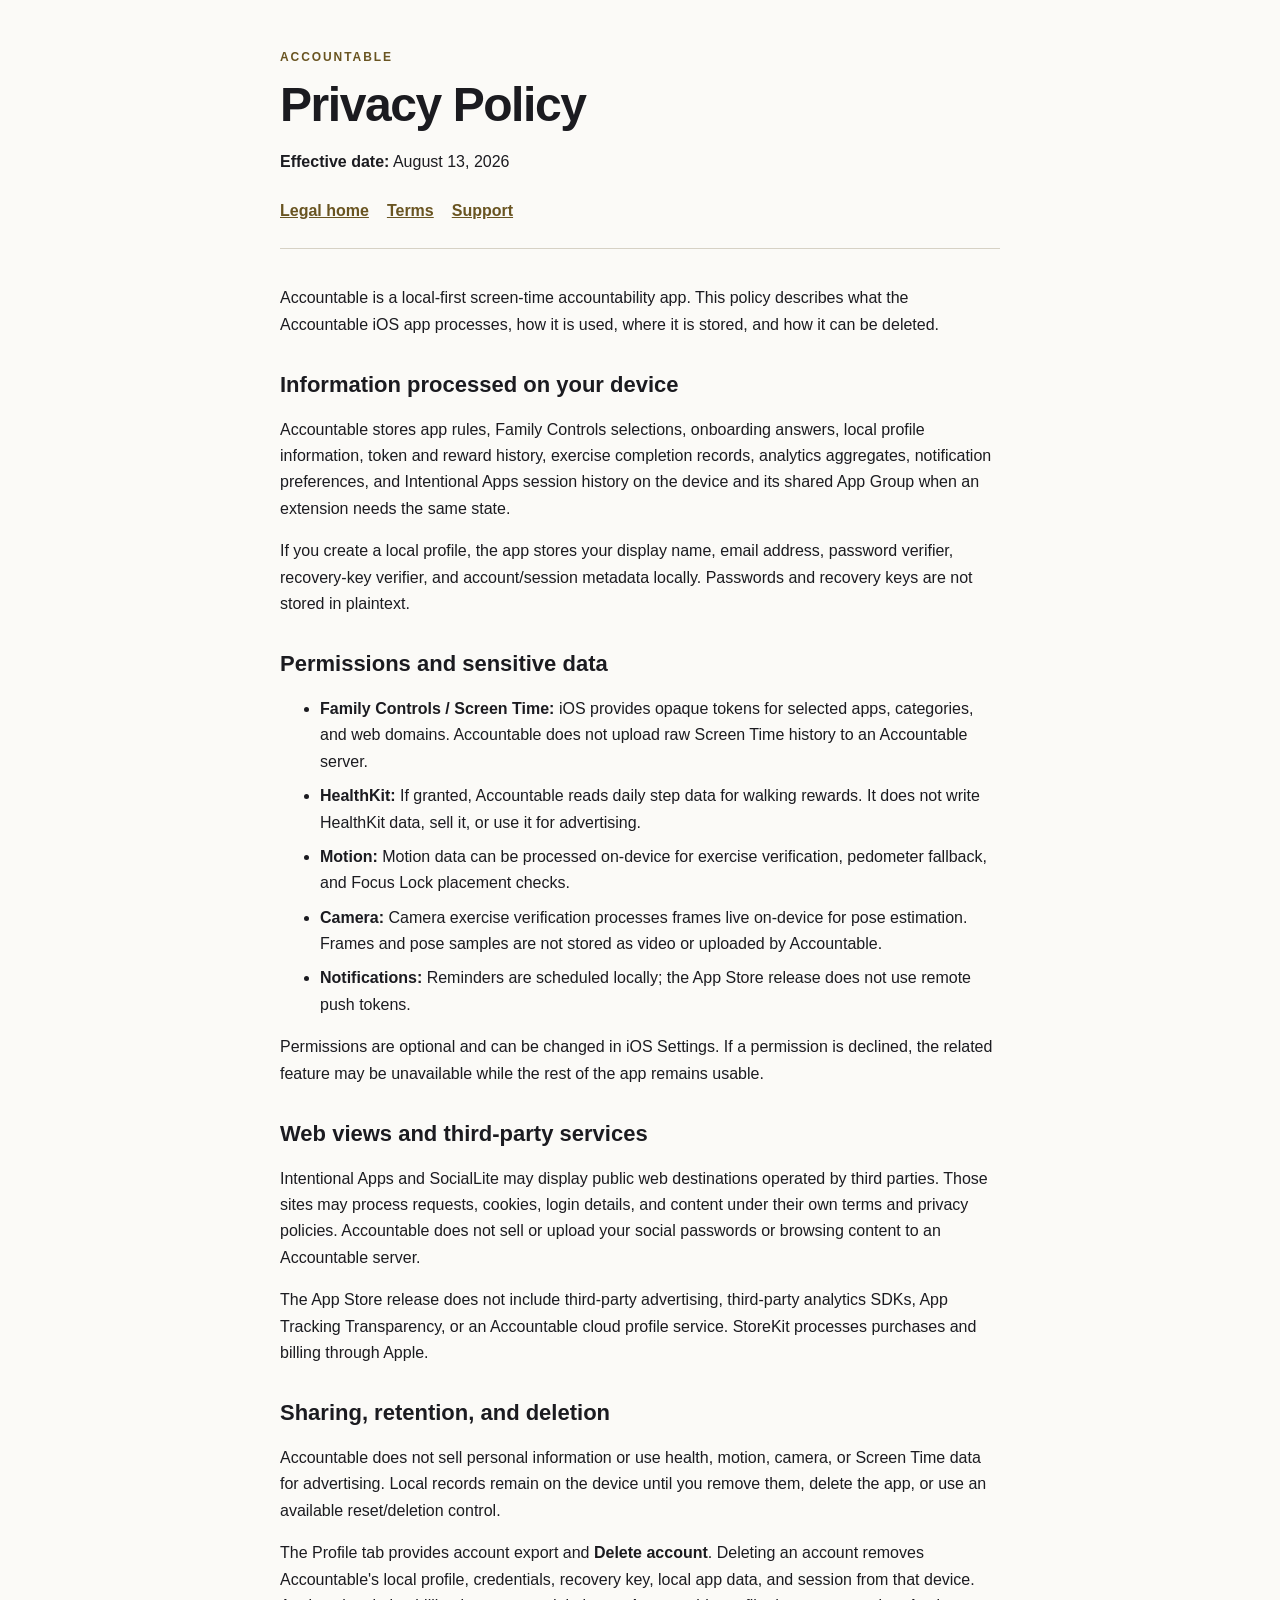
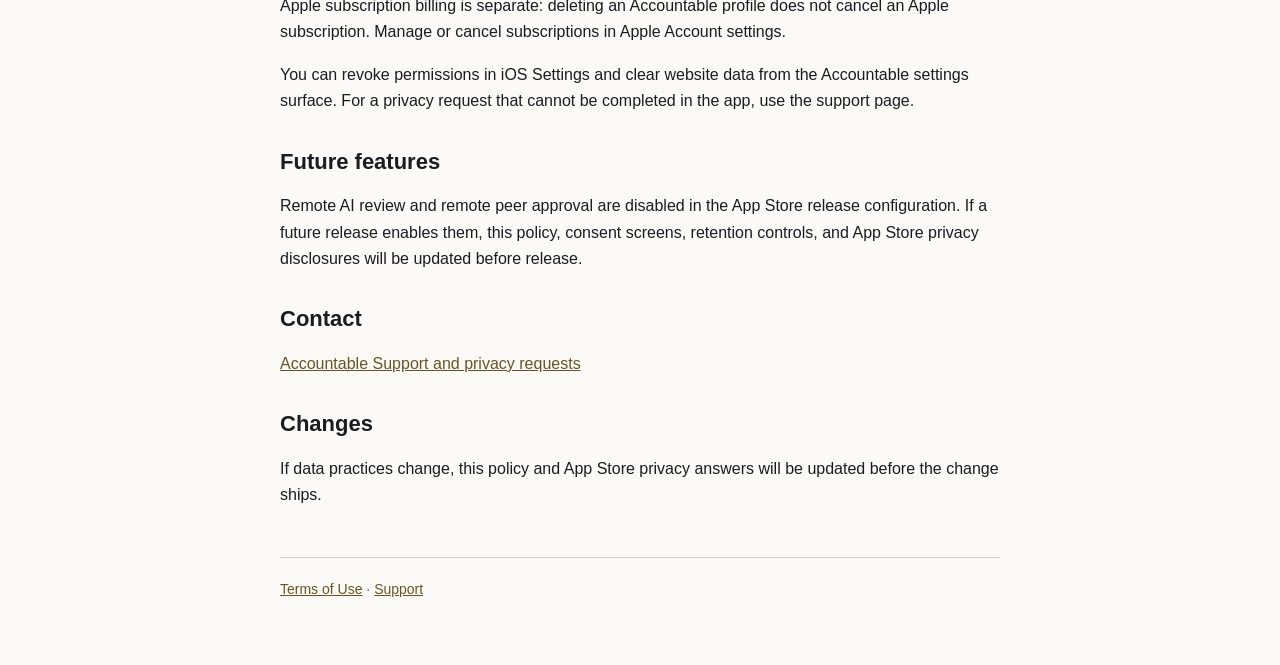
==== privacy-policy.html @ 10ea57c3 "Publish AccountPublish Accountable legal pagesable legal pages" ====
<!doctype html>
<html lang="en">
<head>
  <meta charset="utf-8">
  <meta name="viewport" content="width=device-width,initial-scale=1">
  <link rel="stylesheet" href="styles.css">
  <title>Accountable Privacy Policy</title>
  <meta name="description" content="Accountable privacy policy">
</head>
<body>
  <main>
    <header>
      <p class="eyebrow">Accountable</p>
      <h1>Privacy Policy</h1>
      <p><strong>Effective date:</strong> August 13, 2026</p>
      <nav aria-label="Legal pages"><a href="index.html">Legal home</a><a href="terms.html">Terms</a><a href="support.html">Support</a></nav>
    </header>
    <p>Accountable is a local-first screen-time accountability app. This policy describes what the Accountable iOS app processes, how it is used, where it is stored, and how it can be deleted.</p>
    <h2>Information processed on your device</h2>
    <p>Accountable stores app rules, Family Controls selections, onboarding answers, local profile information, token and reward history, exercise completion records, analytics aggregates, notification preferences, and Intentional Apps session history on the device and its shared App Group when an extension needs the same state.</p>
    <p>If you create a local profile, the app stores your display name, email address, password verifier, recovery-key verifier, and account/session metadata locally. Passwords and recovery keys are not stored in plaintext.</p>
    <h2>Permissions and sensitive data</h2>
    <ul>
      <li><strong>Family Controls / Screen Time:</strong> iOS provides opaque tokens for selected apps, categories, and web domains. Accountable does not upload raw Screen Time history to an Accountable server.</li>
      <li><strong>HealthKit:</strong> If granted, Accountable reads daily step data for walking rewards. It does not write HealthKit data, sell it, or use it for advertising.</li>
      <li><strong>Motion:</strong> Motion data can be processed on-device for exercise verification, pedometer fallback, and Focus Lock placement checks.</li>
      <li><strong>Camera:</strong> Camera exercise verification processes frames live on-device for pose estimation. Frames and pose samples are not stored as video or uploaded by Accountable.</li>
      <li><strong>Notifications:</strong> Reminders are scheduled locally; the App Store release does not use remote push tokens.</li>
    </ul>
    <p>Permissions are optional and can be changed in iOS Settings. If a permission is declined, the related feature may be unavailable while the rest of the app remains usable.</p>
    <h2>Web views and third-party services</h2>
    <p>Intentional Apps and SocialLite may display public web destinations operated by third parties. Those sites may process requests, cookies, login details, and content under their own terms and privacy policies. Accountable does not sell or upload your social passwords or browsing content to an Accountable server.</p>
    <p>The App Store release does not include third-party advertising, third-party analytics SDKs, App Tracking Transparency, or an Accountable cloud profile service. StoreKit processes purchases and billing through Apple.</p>
    <h2>Sharing, retention, and deletion</h2>
    <p>Accountable does not sell personal information or use health, motion, camera, or Screen Time data for advertising. Local records remain on the device until you remove them, delete the app, or use an available reset/deletion control.</p>
    <p>The Profile tab provides account export and <strong>Delete account</strong>. Deleting an account removes Accountable's local profile, credentials, recovery key, local app data, and session from that device. Apple subscription billing is separate: deleting an Accountable profile does not cancel an Apple subscription. Manage or cancel subscriptions in Apple Account settings.</p>
    <p>You can revoke permissions in iOS Settings and clear website data from the Accountable settings surface. For a privacy request that cannot be completed in the app, use the support page.</p>
    <h2>Future features</h2>
    <p>Remote AI review and remote peer approval are disabled in the App Store release configuration. If a future release enables them, this policy, consent screens, retention controls, and App Store privacy disclosures will be updated before release.</p>
    <h2>Contact</h2>
    <p><a href="support.html">Accountable Support and privacy requests</a></p>
    <h2>Changes</h2>
    <p>If data practices change, this policy and App Store privacy answers will be updated before the change ships.</p>
    <footer><a href="terms.html">Terms of Use</a> · <a href="support.html">Support</a></footer>
  </main>
</body>
</html>
---- styles.css ----
:root {
  color-scheme: dark;
  --ink: #f6f1df;
  --muted: #b9b2a1;
  --surface-strong: #202129;
  --line: #3b3b42;
  --accent: #e8d8a8;
}

* { box-sizing: border-box; }

body {
  margin: 0;
  background: #0d0e12;
  color: var(--ink);
  font: 16px/1.65 -apple-system, BlinkMacSystemFont, "SF Pro Text", "Segoe UI", sans-serif;
}

main { width: min(720px, calc(100% - 32px)); margin: 0 auto; padding: 48px 0 64px; }
header { margin-bottom: 36px; padding-bottom: 24px; border-bottom: 1px solid var(--line); }
.eyebrow { margin: 0 0 8px; color: var(--accent); font-size: 12px; font-weight: 700; letter-spacing: .16em; text-transform: uppercase; }
h1, h2 { line-height: 1.2; }
h1 { margin: 0; font-size: clamp(32px, 7vw, 48px); letter-spacing: -.03em; }
h2 { margin-top: 34px; font-size: 22px; }
p, ul { margin: 16px 0; }
li { margin: 8px 0; }
a { color: var(--accent); }
nav { display: flex; flex-wrap: wrap; gap: 8px 18px; margin-top: 22px; }
nav a { font-weight: 650; }
.notice { padding: 16px 18px; background: var(--surface-strong); border: 1px solid var(--line); border-radius: 14px; }
footer { margin-top: 48px; padding-top: 20px; border-top: 1px solid var(--line); color: var(--muted); font-size: 14px; }

@media (prefers-color-scheme: light) {
  :root { color-scheme: light; --ink: #1b1b20; --muted: #5c5b61; --surface-strong: #f1eee6; --line: #d6d1c5; --accent: #695421; }
  body { background: #fbfaf7; }
}
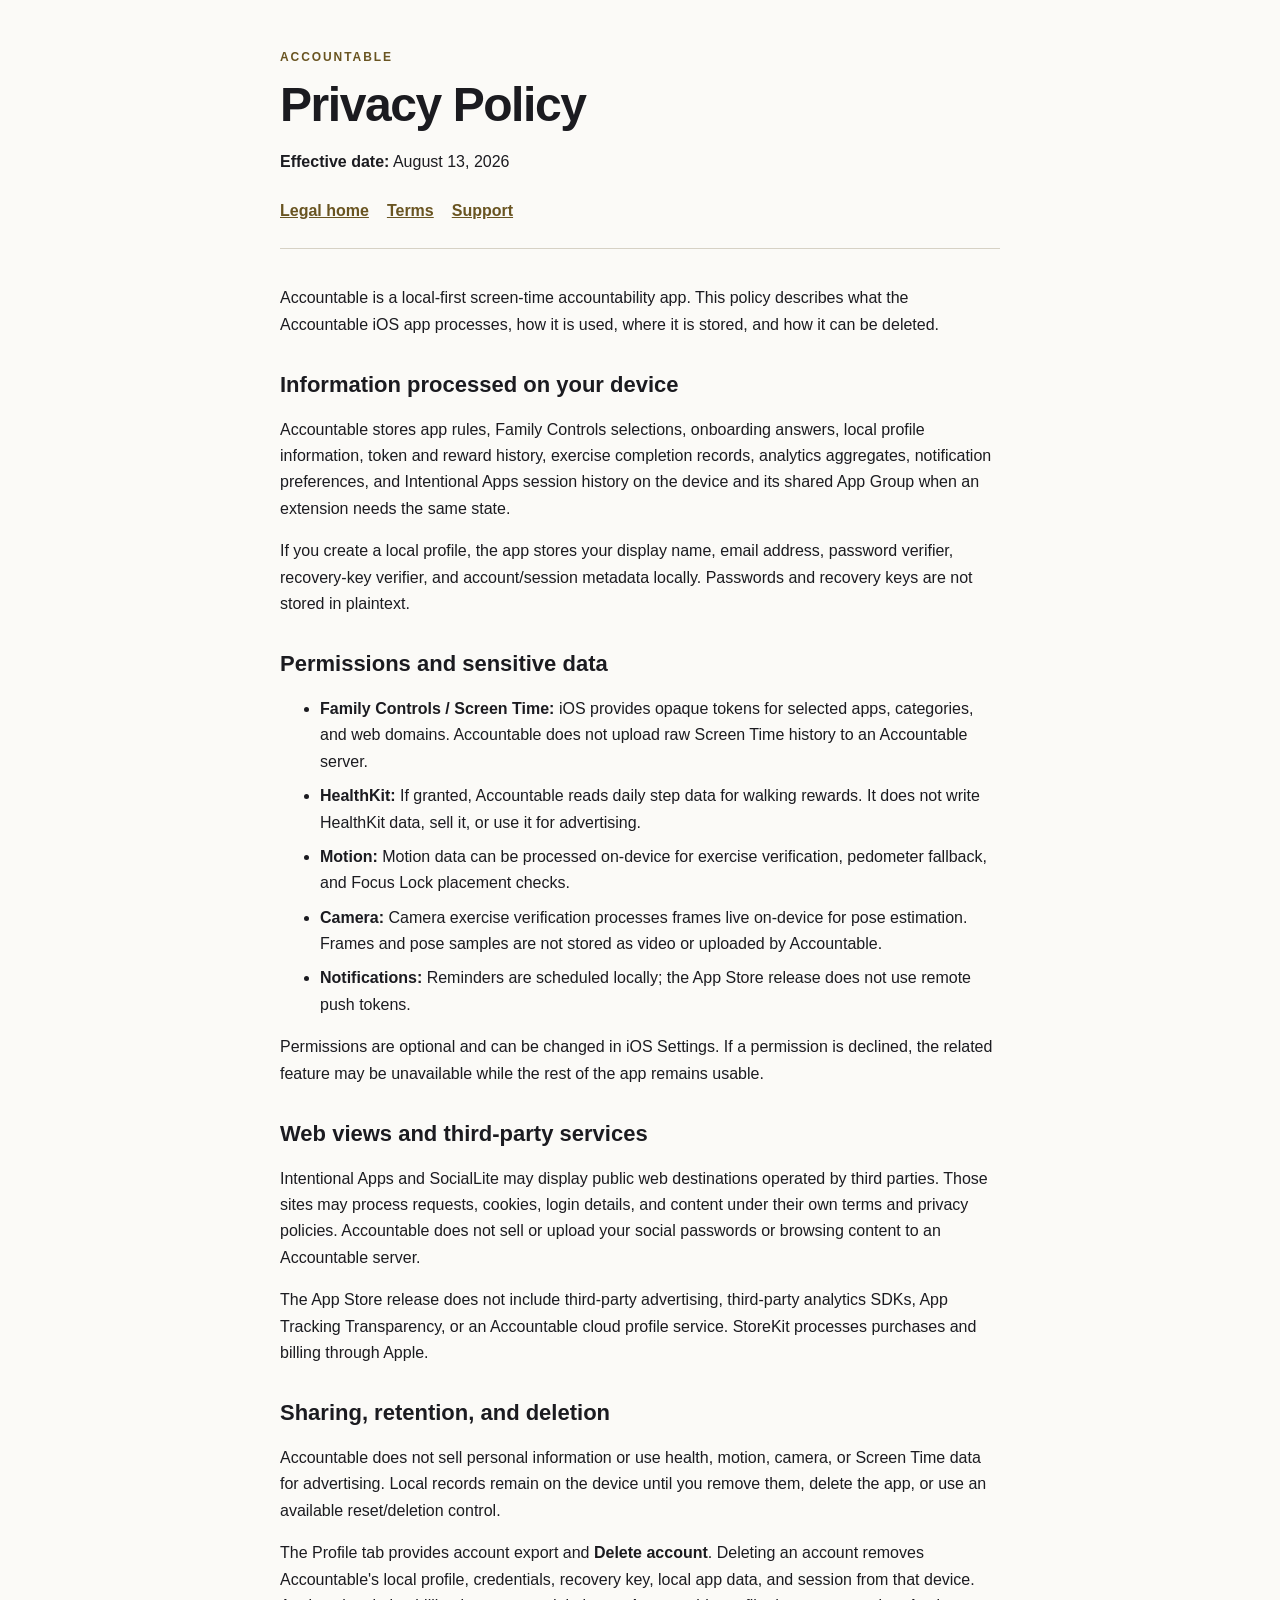
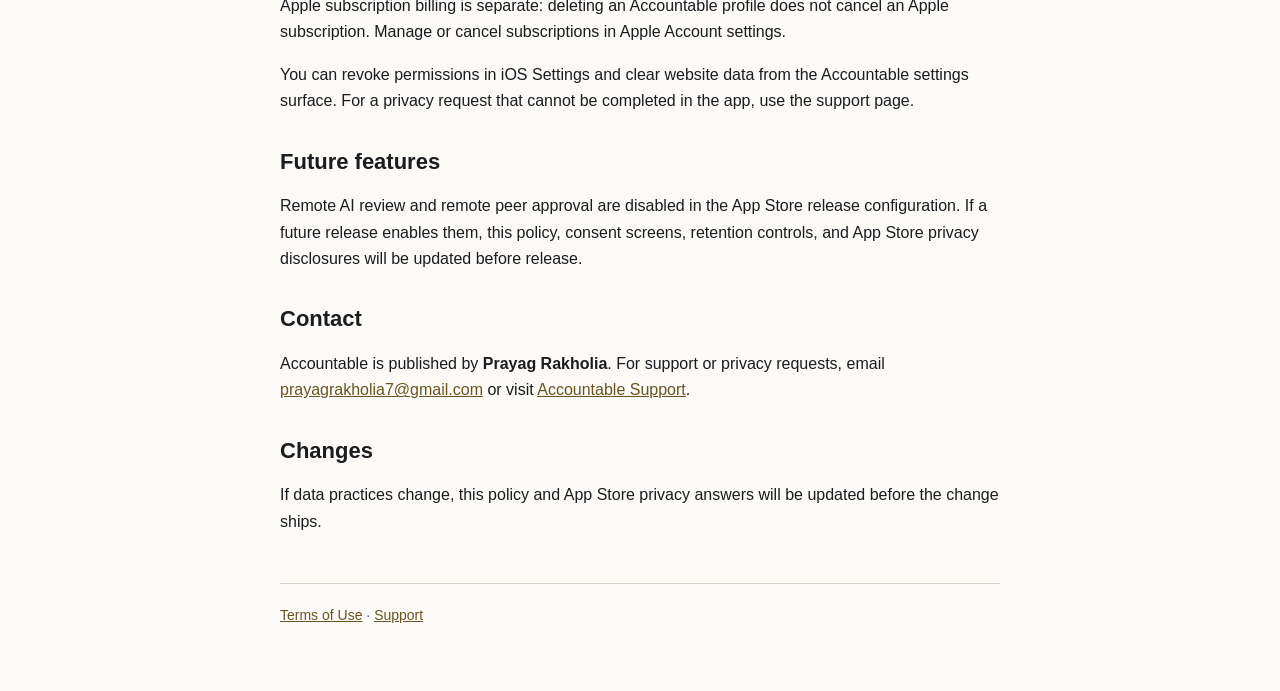
==== commit ec3dd76a: "Update publisher privacy contact" ====
--- a/privacy-policy.html
+++ b/privacy-policy.html
@@ -38,7 +38,7 @@
     <h2>Future features</h2>
     <p>Remote AI review and remote peer approval are disabled in the App Store release configuration. If a future release enables them, this policy, consent screens, retention controls, and App Store privacy disclosures will be updated before release.</p>
     <h2>Contact</h2>
-    <p><a href="support.html">Accountable Support and privacy requests</a></p>
+    <p>Accountable is published by <strong>Prayag Rakholia</strong>. For support or privacy requests, email <a href="mailto:prayagrakholia7@gmail.com">prayagrakholia7@gmail.com</a> or visit <a href="support.html">Accountable Support</a>.</p>
     <h2>Changes</h2>
     <p>If data practices change, this policy and App Store privacy answers will be updated before the change ships.</p>
     <footer><a href="terms.html">Terms of Use</a> · <a href="support.html">Support</a></footer>
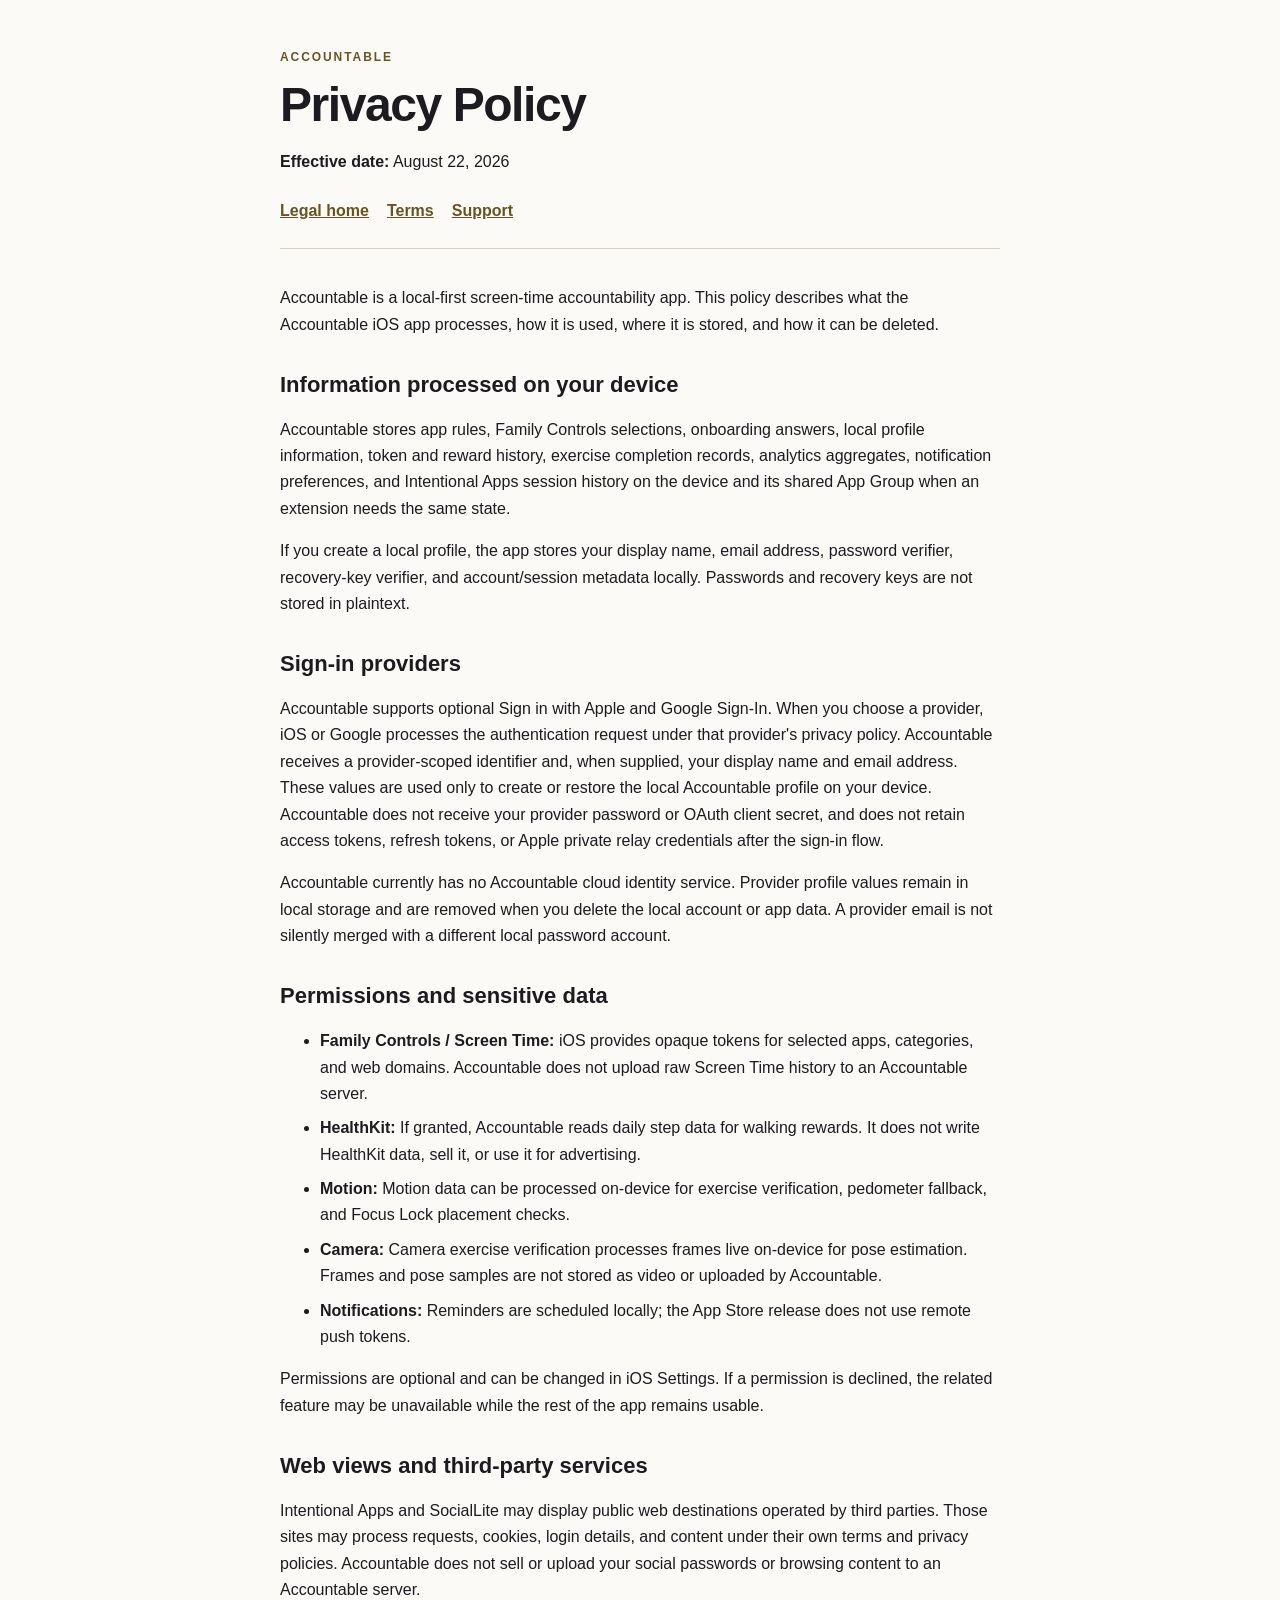
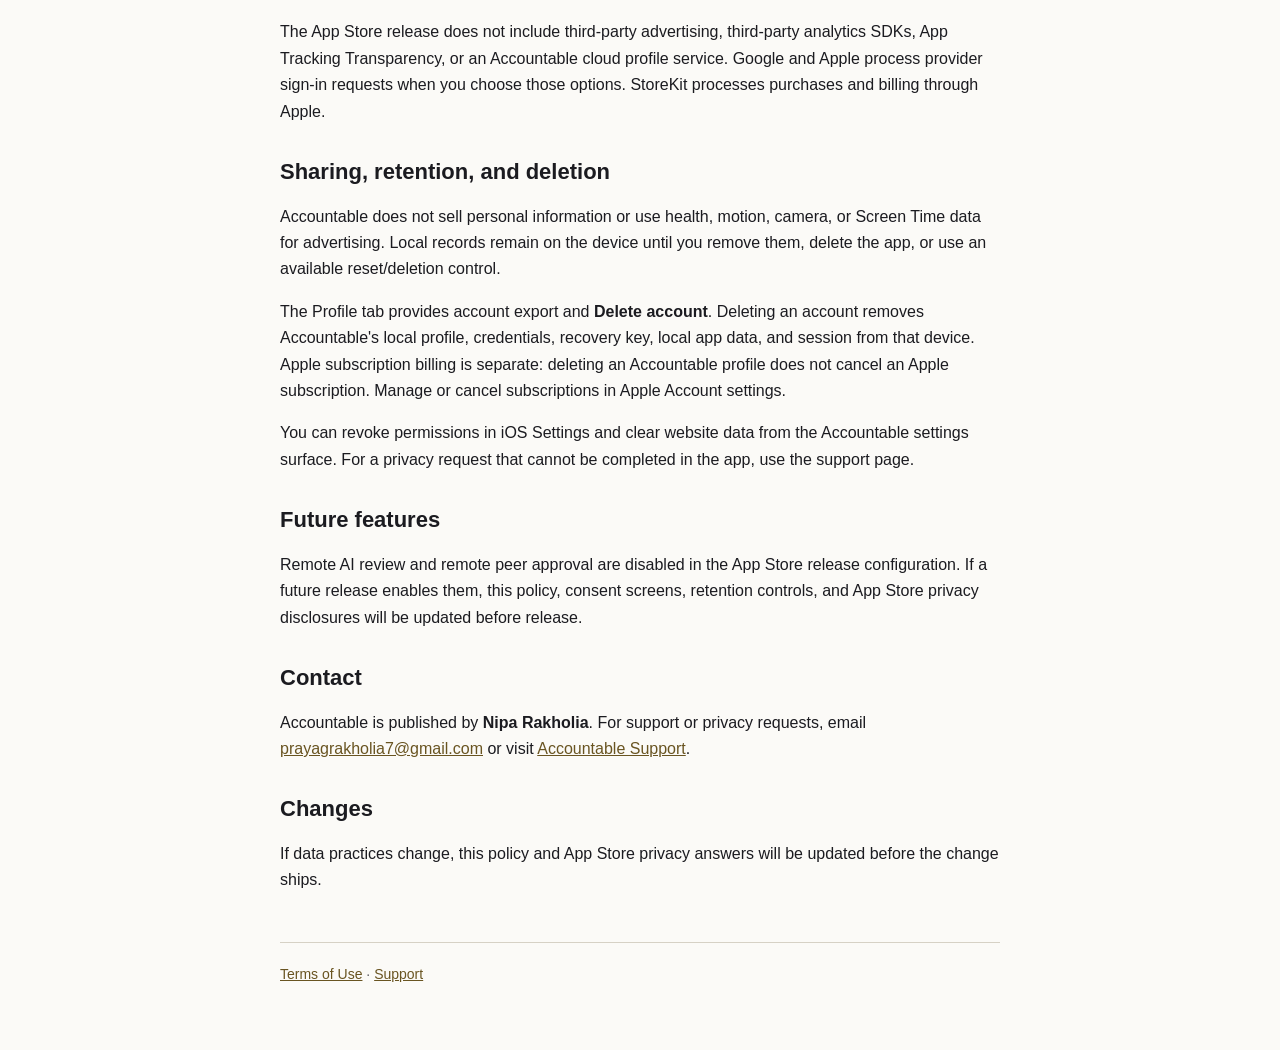
==== commit 60fe53ec: "Revise effective date and publisher in privacy policy Updated effective date and publisher informati" ====
--- a/privacy-policy.html
+++ b/privacy-policy.html
@@ -12,13 +12,16 @@
     <header>
       <p class="eyebrow">Accountable</p>
       <h1>Privacy Policy</h1>
-      <p><strong>Effective date:</strong> August 13, 2026</p>
+      <p><strong>Effective date:</strong> August 22, 2026</p>
       <nav aria-label="Legal pages"><a href="index.html">Legal home</a><a href="terms.html">Terms</a><a href="support.html">Support</a></nav>
     </header>
     <p>Accountable is a local-first screen-time accountability app. This policy describes what the Accountable iOS app processes, how it is used, where it is stored, and how it can be deleted.</p>
     <h2>Information processed on your device</h2>
     <p>Accountable stores app rules, Family Controls selections, onboarding answers, local profile information, token and reward history, exercise completion records, analytics aggregates, notification preferences, and Intentional Apps session history on the device and its shared App Group when an extension needs the same state.</p>
     <p>If you create a local profile, the app stores your display name, email address, password verifier, recovery-key verifier, and account/session metadata locally. Passwords and recovery keys are not stored in plaintext.</p>
+    <h2>Sign-in providers</h2>
+    <p>Accountable supports optional Sign in with Apple and Google Sign-In. When you choose a provider, iOS or Google processes the authentication request under that provider's privacy policy. Accountable receives a provider-scoped identifier and, when supplied, your display name and email address. These values are used only to create or restore the local Accountable profile on your device. Accountable does not receive your provider password or OAuth client secret, and does not retain access tokens, refresh tokens, or Apple private relay credentials after the sign-in flow.</p>
+    <p>Accountable currently has no Accountable cloud identity service. Provider profile values remain in local storage and are removed when you delete the local account or app data. A provider email is not silently merged with a different local password account.</p>
     <h2>Permissions and sensitive data</h2>
     <ul>
       <li><strong>Family Controls / Screen Time:</strong> iOS provides opaque tokens for selected apps, categories, and web domains. Accountable does not upload raw Screen Time history to an Accountable server.</li>
@@ -30,7 +33,7 @@
     <p>Permissions are optional and can be changed in iOS Settings. If a permission is declined, the related feature may be unavailable while the rest of the app remains usable.</p>
     <h2>Web views and third-party services</h2>
     <p>Intentional Apps and SocialLite may display public web destinations operated by third parties. Those sites may process requests, cookies, login details, and content under their own terms and privacy policies. Accountable does not sell or upload your social passwords or browsing content to an Accountable server.</p>
-    <p>The App Store release does not include third-party advertising, third-party analytics SDKs, App Tracking Transparency, or an Accountable cloud profile service. StoreKit processes purchases and billing through Apple.</p>
+    <p>The App Store release does not include third-party advertising, third-party analytics SDKs, App Tracking Transparency, or an Accountable cloud profile service. Google and Apple process provider sign-in requests when you choose those options. StoreKit processes purchases and billing through Apple.</p>
     <h2>Sharing, retention, and deletion</h2>
     <p>Accountable does not sell personal information or use health, motion, camera, or Screen Time data for advertising. Local records remain on the device until you remove them, delete the app, or use an available reset/deletion control.</p>
     <p>The Profile tab provides account export and <strong>Delete account</strong>. Deleting an account removes Accountable's local profile, credentials, recovery key, local app data, and session from that device. Apple subscription billing is separate: deleting an Accountable profile does not cancel an Apple subscription. Manage or cancel subscriptions in Apple Account settings.</p>
@@ -38,7 +41,7 @@
     <h2>Future features</h2>
     <p>Remote AI review and remote peer approval are disabled in the App Store release configuration. If a future release enables them, this policy, consent screens, retention controls, and App Store privacy disclosures will be updated before release.</p>
     <h2>Contact</h2>
-    <p>Accountable is published by <strong>Prayag Rakholia</strong>. For support or privacy requests, email <a href="mailto:prayagrakholia7@gmail.com">prayagrakholia7@gmail.com</a> or visit <a href="support.html">Accountable Support</a>.</p>
+    <p>Accountable is published by <strong>Nipa Rakholia</strong>. For support or privacy requests, email <a href="mailto:prayagrakholia7@gmail.com">prayagrakholia7@gmail.com</a> or visit <a href="support.html">Accountable Support</a>.</p>
     <h2>Changes</h2>
     <p>If data practices change, this policy and App Store privacy answers will be updated before the change ships.</p>
     <footer><a href="terms.html">Terms of Use</a> · <a href="support.html">Support</a></footer>
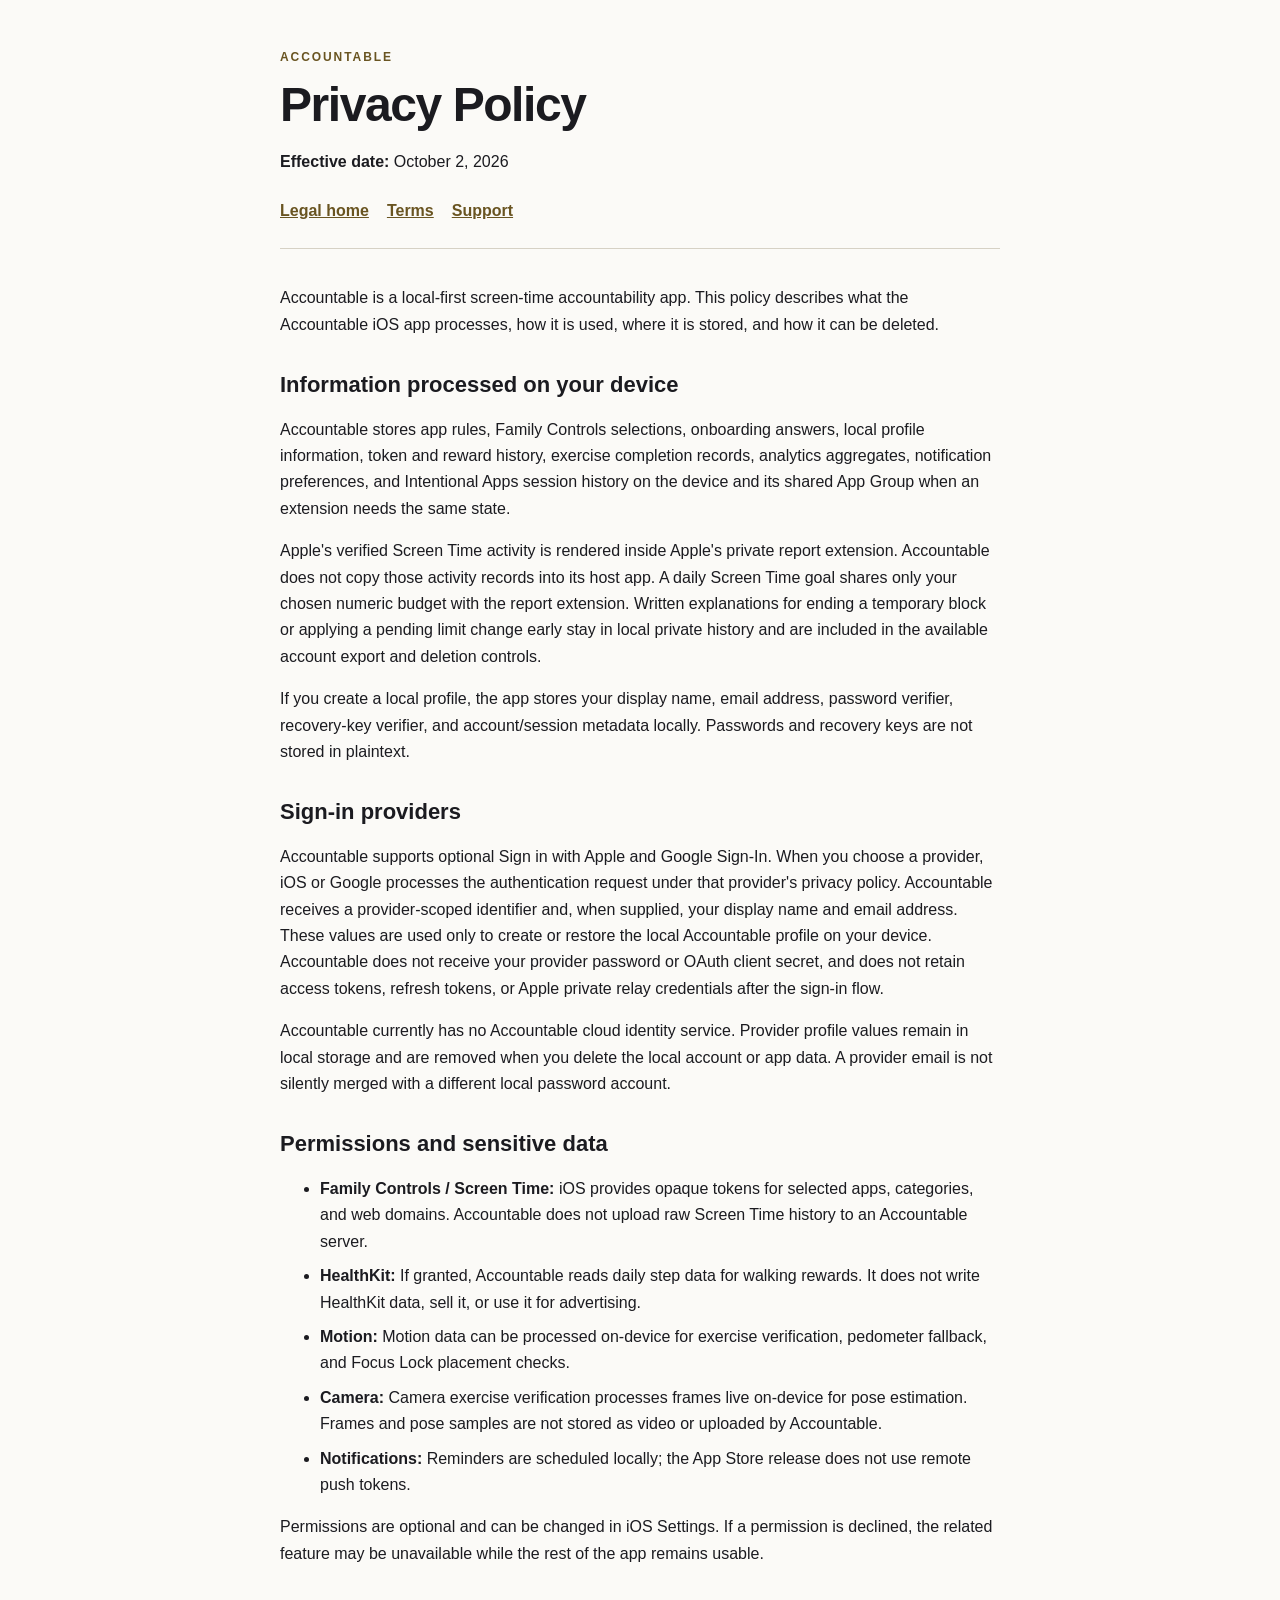
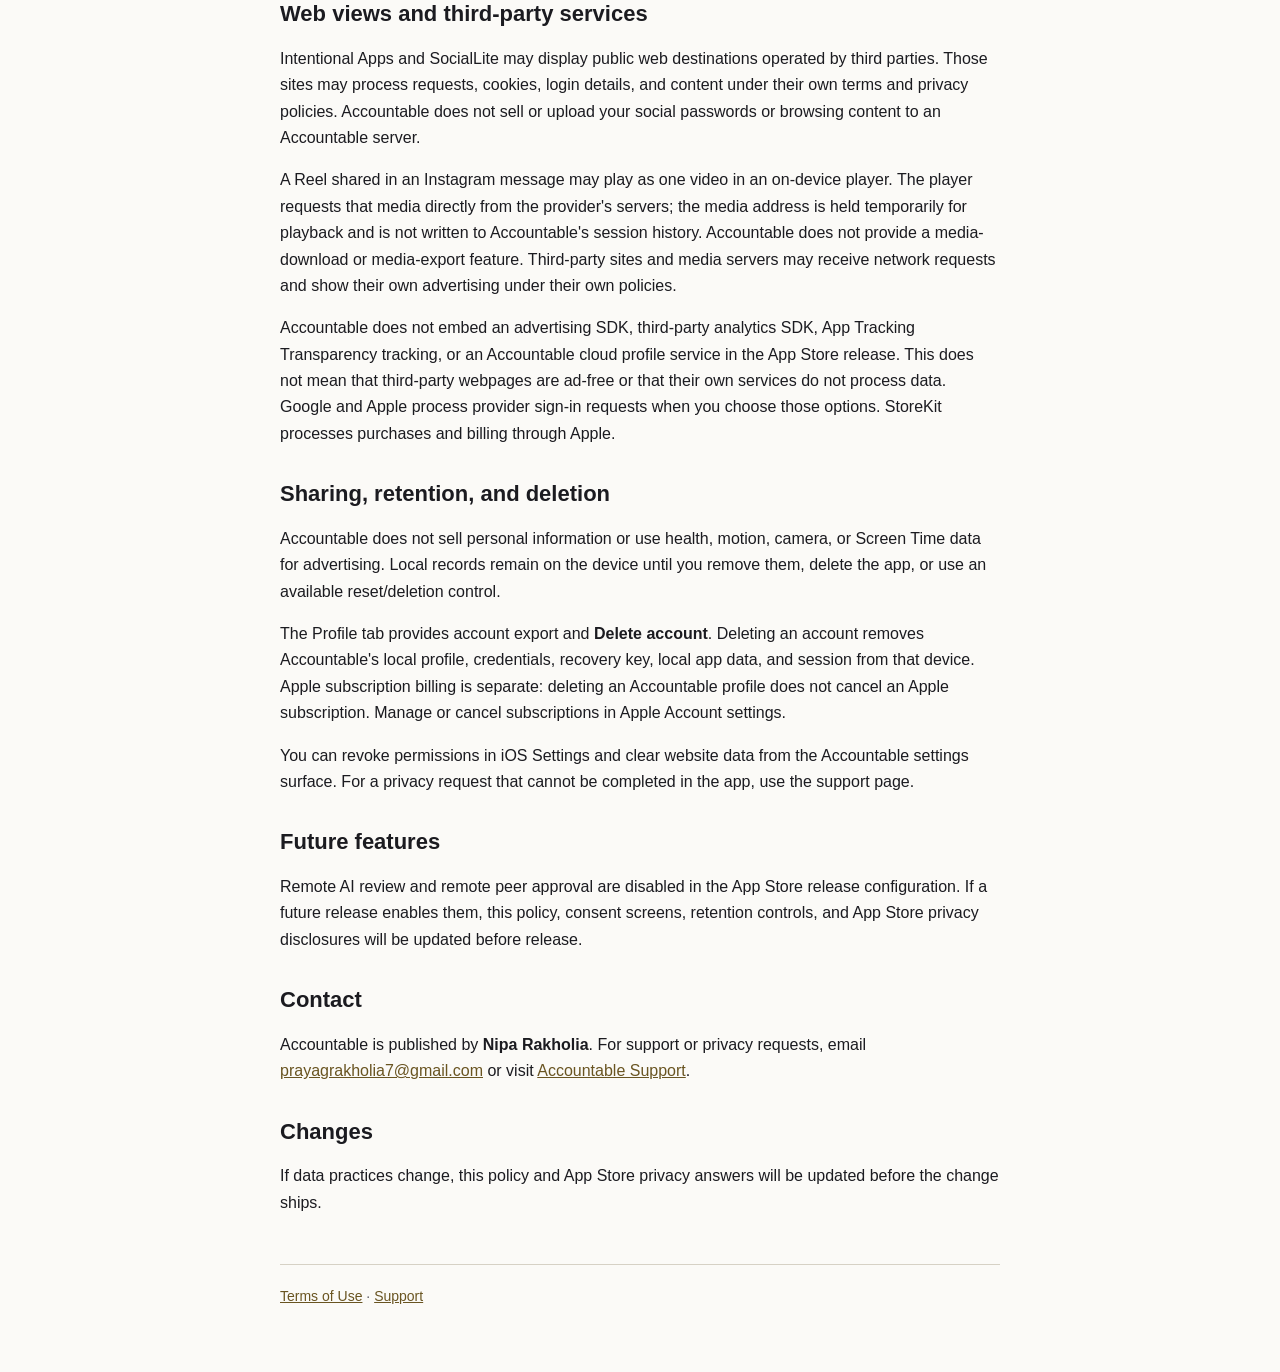
==== commit b920e0b6: "docs: align privacy and terms with current Accountable features" ====
--- a/privacy-policy.html
+++ b/privacy-policy.html
@@ -12,12 +12,13 @@
     <header>
       <p class="eyebrow">Accountable</p>
       <h1>Privacy Policy</h1>
-      <p><strong>Effective date:</strong> August 22, 2026</p>
+      <p><strong>Effective date:</strong> October 2, 2026</p>
       <nav aria-label="Legal pages"><a href="index.html">Legal home</a><a href="terms.html">Terms</a><a href="support.html">Support</a></nav>
     </header>
     <p>Accountable is a local-first screen-time accountability app. This policy describes what the Accountable iOS app processes, how it is used, where it is stored, and how it can be deleted.</p>
     <h2>Information processed on your device</h2>
     <p>Accountable stores app rules, Family Controls selections, onboarding answers, local profile information, token and reward history, exercise completion records, analytics aggregates, notification preferences, and Intentional Apps session history on the device and its shared App Group when an extension needs the same state.</p>
+    <p>Apple's verified Screen Time activity is rendered inside Apple's private report extension. Accountable does not copy those activity records into its host app. A daily Screen Time goal shares only your chosen numeric budget with the report extension. Written explanations for ending a temporary block or applying a pending limit change early stay in local private history and are included in the available account export and deletion controls.</p>
     <p>If you create a local profile, the app stores your display name, email address, password verifier, recovery-key verifier, and account/session metadata locally. Passwords and recovery keys are not stored in plaintext.</p>
     <h2>Sign-in providers</h2>
     <p>Accountable supports optional Sign in with Apple and Google Sign-In. When you choose a provider, iOS or Google processes the authentication request under that provider's privacy policy. Accountable receives a provider-scoped identifier and, when supplied, your display name and email address. These values are used only to create or restore the local Accountable profile on your device. Accountable does not receive your provider password or OAuth client secret, and does not retain access tokens, refresh tokens, or Apple private relay credentials after the sign-in flow.</p>
@@ -33,7 +34,8 @@
     <p>Permissions are optional and can be changed in iOS Settings. If a permission is declined, the related feature may be unavailable while the rest of the app remains usable.</p>
     <h2>Web views and third-party services</h2>
     <p>Intentional Apps and SocialLite may display public web destinations operated by third parties. Those sites may process requests, cookies, login details, and content under their own terms and privacy policies. Accountable does not sell or upload your social passwords or browsing content to an Accountable server.</p>
-    <p>The App Store release does not include third-party advertising, third-party analytics SDKs, App Tracking Transparency, or an Accountable cloud profile service. Google and Apple process provider sign-in requests when you choose those options. StoreKit processes purchases and billing through Apple.</p>
+    <p>A Reel shared in an Instagram message may play as one video in an on-device player. The player requests that media directly from the provider's servers; the media address is held temporarily for playback and is not written to Accountable's session history. Accountable does not provide a media-download or media-export feature. Third-party sites and media servers may receive network requests and show their own advertising under their own policies.</p>
+    <p>Accountable does not embed an advertising SDK, third-party analytics SDK, App Tracking Transparency tracking, or an Accountable cloud profile service in the App Store release. This does not mean that third-party webpages are ad-free or that their own services do not process data. Google and Apple process provider sign-in requests when you choose those options. StoreKit processes purchases and billing through Apple.</p>
     <h2>Sharing, retention, and deletion</h2>
     <p>Accountable does not sell personal information or use health, motion, camera, or Screen Time data for advertising. Local records remain on the device until you remove them, delete the app, or use an available reset/deletion control.</p>
     <p>The Profile tab provides account export and <strong>Delete account</strong>. Deleting an account removes Accountable's local profile, credentials, recovery key, local app data, and session from that device. Apple subscription billing is separate: deleting an Accountable profile does not cancel an Apple subscription. Manage or cancel subscriptions in Apple Account settings.</p>
